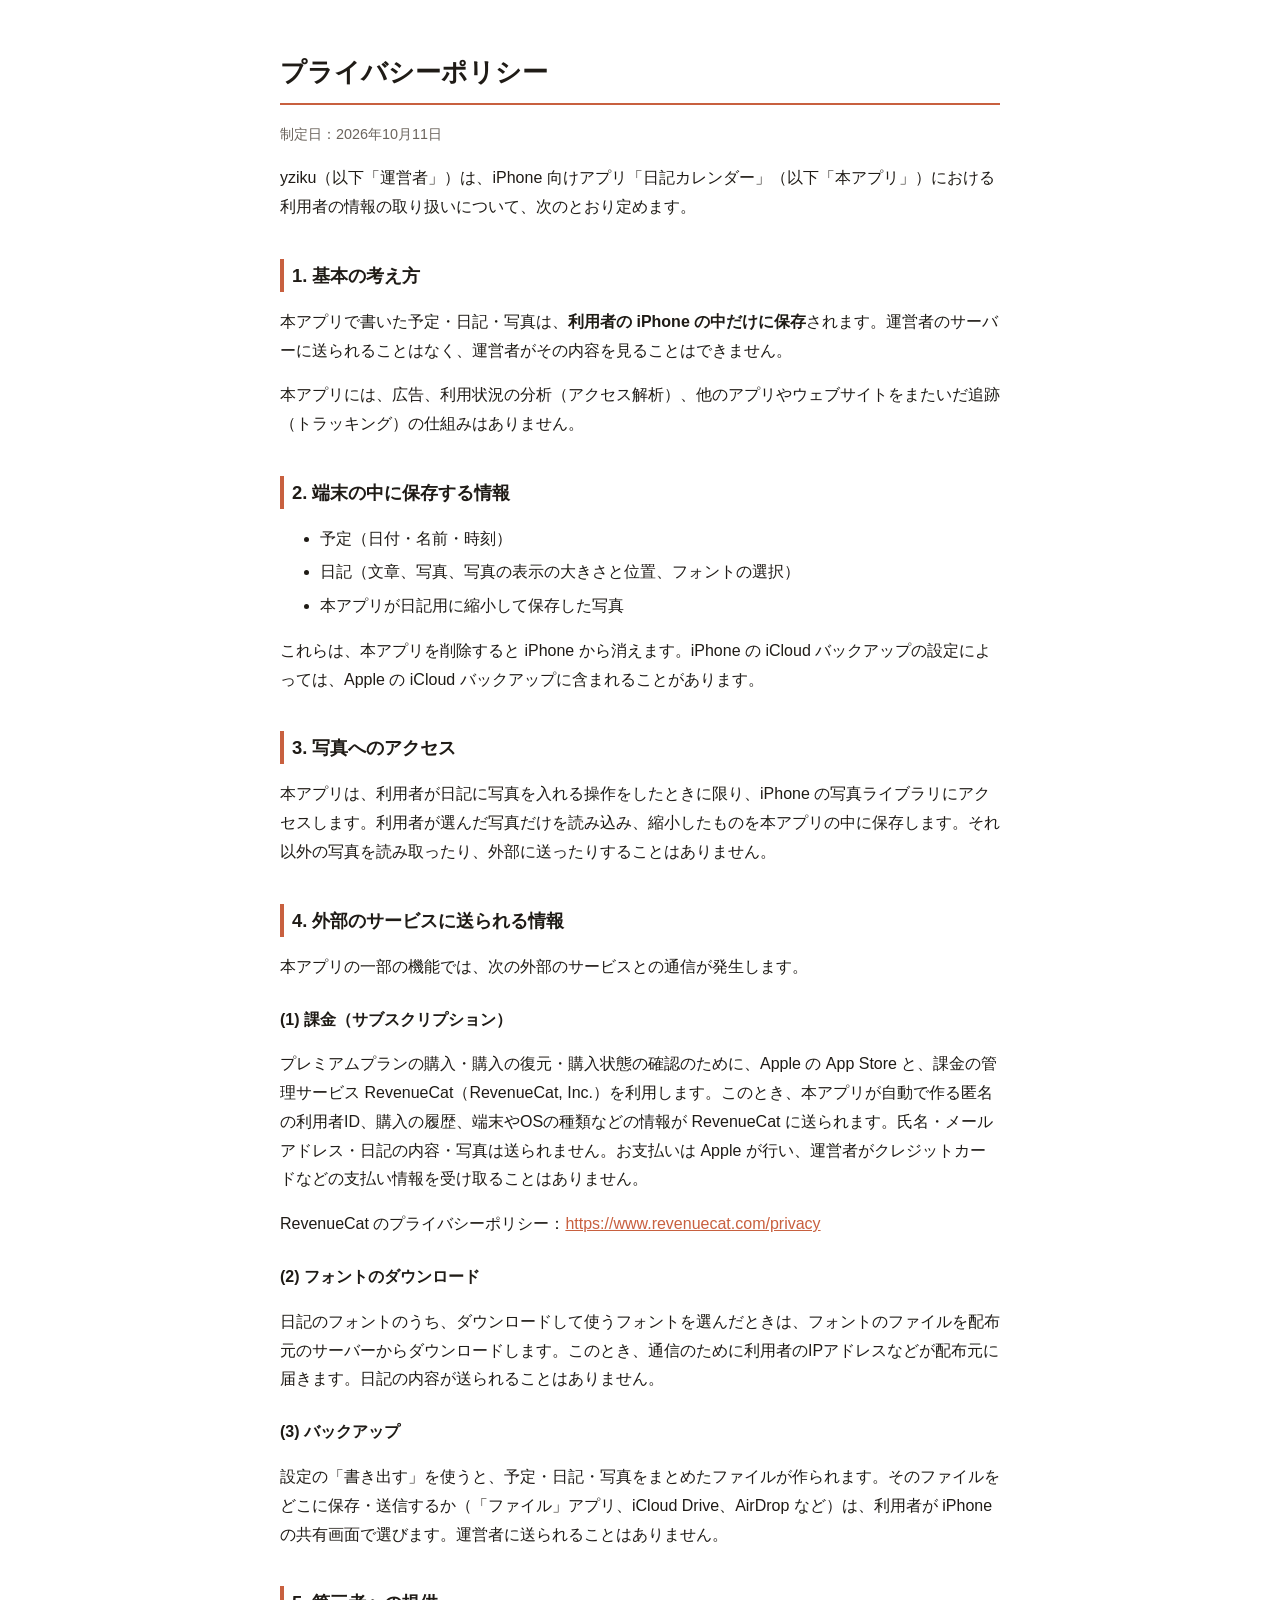
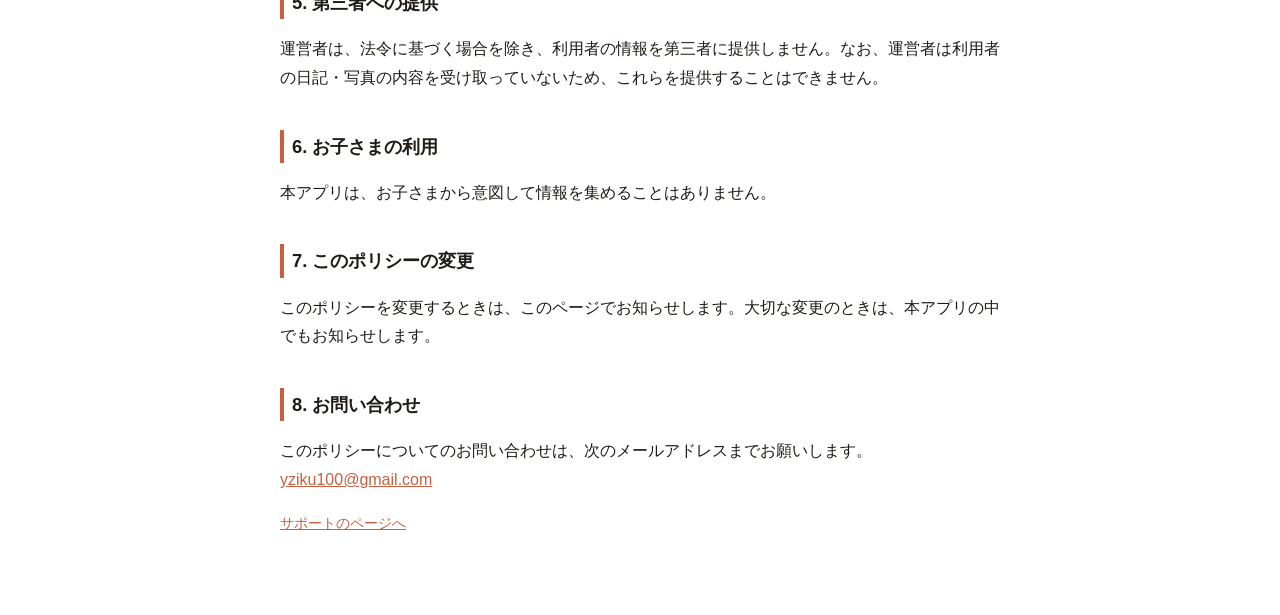
==== privacy.html @ da375319 "サポート・利用規約・プライバシーポリシーのページを追加 Co-Authored-By: Claude Opus 5.5 <noreply@anthropic.com>" ====
<!doctype html>
<html lang="ja">
<head>
<meta charset="utf-8">
<meta name="viewport" content="width=device-width, initial-scale=1">
<title>プライバシーポリシー | 日記カレンダー</title>
<link rel="stylesheet" href="style.css">
</head>
<body>
<main>
<h1>プライバシーポリシー</h1>
<p class="meta">制定日：2026年10月11日</p>

<p>yziku（以下「運営者」）は、iPhone 向けアプリ「日記カレンダー」（以下「本アプリ」）における利用者の情報の取り扱いについて、次のとおり定めます。</p>

<h2>1. 基本の考え方</h2>
<p>本アプリで書いた予定・日記・写真は、<strong>利用者の iPhone の中だけに保存</strong>されます。運営者のサーバーに送られることはなく、運営者がその内容を見ることはできません。</p>
<p>本アプリには、広告、利用状況の分析（アクセス解析）、他のアプリやウェブサイトをまたいだ追跡（トラッキング）の仕組みはありません。</p>

<h2>2. 端末の中に保存する情報</h2>
<ul>
<li>予定（日付・名前・時刻）</li>
<li>日記（文章、写真、写真の表示の大きさと位置、フォントの選択）</li>
<li>本アプリが日記用に縮小して保存した写真</li>
</ul>
<p>これらは、本アプリを削除すると iPhone から消えます。iPhone の iCloud バックアップの設定によっては、Apple の iCloud バックアップに含まれることがあります。</p>

<h2>3. 写真へのアクセス</h2>
<p>本アプリは、利用者が日記に写真を入れる操作をしたときに限り、iPhone の写真ライブラリにアクセスします。利用者が選んだ写真だけを読み込み、縮小したものを本アプリの中に保存します。それ以外の写真を読み取ったり、外部に送ったりすることはありません。</p>

<h2>4. 外部のサービスに送られる情報</h2>
<p>本アプリの一部の機能では、次の外部のサービスとの通信が発生します。</p>
<h3>(1) 課金（サブスクリプション）</h3>
<p>プレミアムプランの購入・購入の復元・購入状態の確認のために、Apple の App Store と、課金の管理サービス RevenueCat（RevenueCat, Inc.）を利用します。このとき、本アプリが自動で作る匿名の利用者ID、購入の履歴、端末やOSの種類などの情報が RevenueCat に送られます。氏名・メールアドレス・日記の内容・写真は送られません。お支払いは Apple が行い、運営者がクレジットカードなどの支払い情報を受け取ることはありません。</p>
<p>RevenueCat のプライバシーポリシー：<a href="https://www.revenuecat.com/privacy">https://www.revenuecat.com/privacy</a></p>
<h3>(2) フォントのダウンロード</h3>
<p>日記のフォントのうち、ダウンロードして使うフォントを選んだときは、フォントのファイルを配布元のサーバーからダウンロードします。このとき、通信のために利用者のIPアドレスなどが配布元に届きます。日記の内容が送られることはありません。</p>
<h3>(3) バックアップ</h3>
<p>設定の「書き出す」を使うと、予定・日記・写真をまとめたファイルが作られます。そのファイルをどこに保存・送信するか（「ファイル」アプリ、iCloud Drive、AirDrop など）は、利用者が iPhone の共有画面で選びます。運営者に送られることはありません。</p>

<h2>5. 第三者への提供</h2>
<p>運営者は、法令に基づく場合を除き、利用者の情報を第三者に提供しません。なお、運営者は利用者の日記・写真の内容を受け取っていないため、これらを提供することはできません。</p>

<h2>6. お子さまの利用</h2>
<p>本アプリは、お子さまから意図して情報を集めることはありません。</p>

<h2>7. このポリシーの変更</h2>
<p>このポリシーを変更するときは、このページでお知らせします。大切な変更のときは、本アプリの中でもお知らせします。</p>

<h2>8. お問い合わせ</h2>
<p>このポリシーについてのお問い合わせは、次のメールアドレスまでお願いします。<br><a href="mailto:yziku100@gmail.com">yziku100@gmail.com</a></p>

<p class="back"><a href="index.html">サポートのページへ</a></p>
</main>
</body>
</html>
---- style.css ----
:root {
  --text: #1f1b16;
  --sub: #6b645c;
  --accent: #c8603f;
  --bg: #ffffff;
  --line: #e4ded6;
}
@media (prefers-color-scheme: dark) {
  :root {
    --text: #f5f1ec;
    --sub: #aba399;
    --accent: #f08a6e;
    --bg: #121110;
    --line: #34302c;
  }
}
body {
  margin: 0;
  background: var(--bg);
  color: var(--text);
  font-family: -apple-system, "Hiragino Sans", "Hiragino Kaku Gothic ProN", "Noto Sans JP", sans-serif;
  line-height: 1.8;
}
main {
  max-width: 720px;
  margin: 0 auto;
  padding: 32px 16px 64px;
}
h1 {
  font-size: 1.6rem;
  border-bottom: 2px solid var(--accent);
  padding-bottom: 8px;
}
h2 {
  font-size: 1.15rem;
  margin-top: 2em;
  border-left: 4px solid var(--accent);
  padding-left: 8px;
}
h3 {
  font-size: 1rem;
  margin-top: 1.5em;
}
a {
  color: var(--accent);
}
.meta,
.back {
  color: var(--sub);
  font-size: 0.9rem;
}
li {
  margin: 0.3em 0;
}
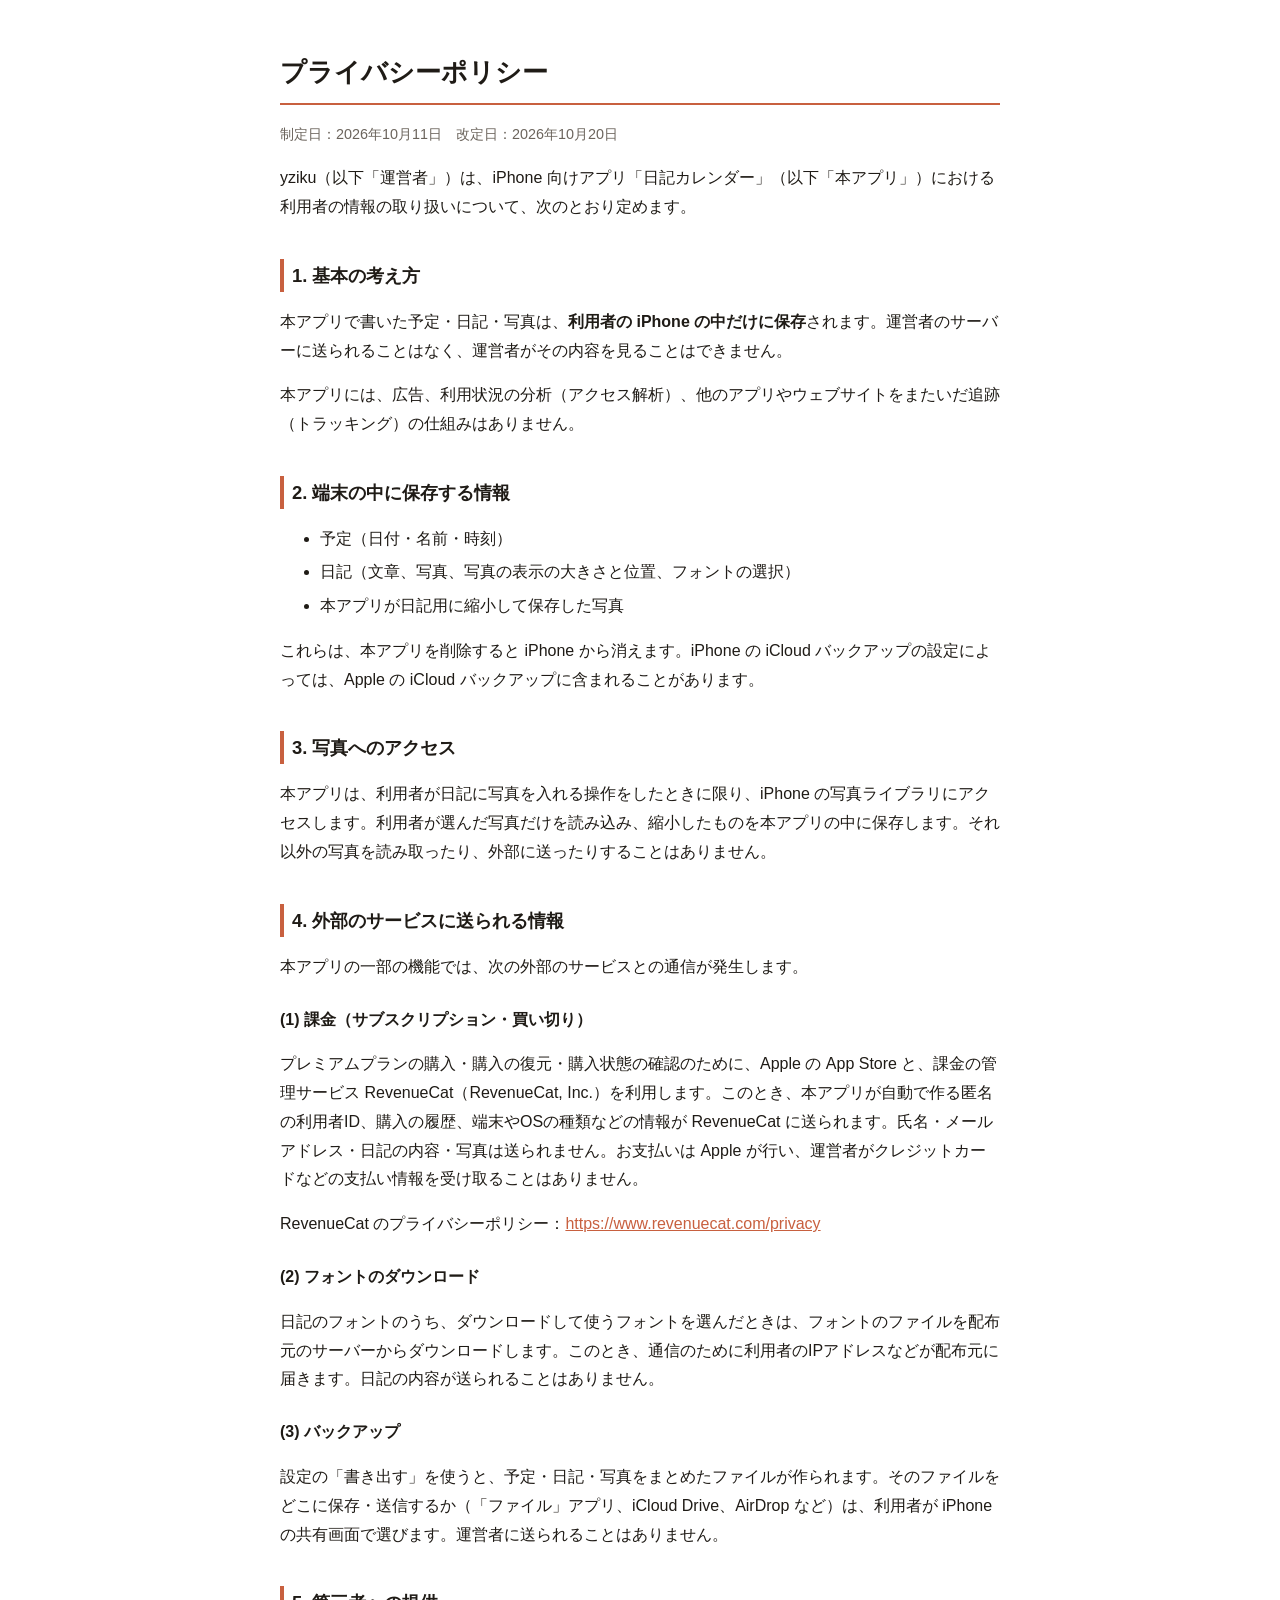
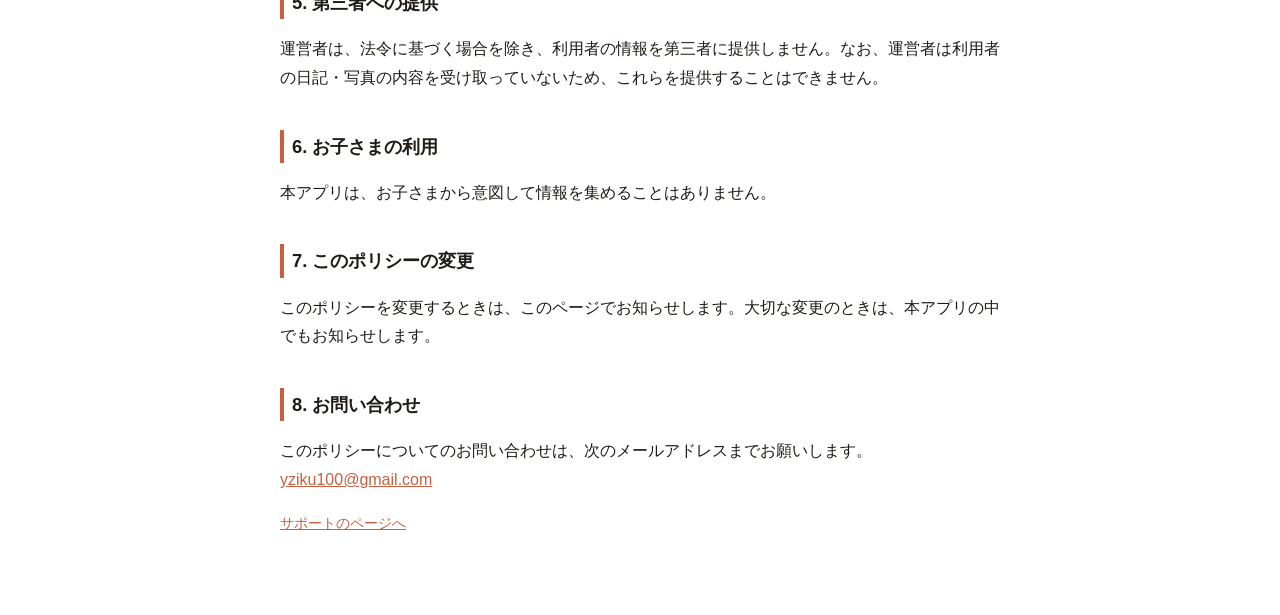
==== commit 06b5891f: "プレミアムの買い切り（1,980円）に合わせて、利用規約・特定商取引法の表記・プライバシーポリシーを直した（改定日 2026/10/20） Co-Authored-By: Claude Opus 5." ====
--- a/privacy.html
+++ b/privacy.html
@@ -9,7 +9,7 @@
 <body>
 <main>
 <h1>プライバシーポリシー</h1>
-<p class="meta">制定日：2026年10月11日</p>
+<p class="meta">制定日：2026年10月11日　改定日：2026年10月20日</p>
 
 <p>yziku（以下「運営者」）は、iPhone 向けアプリ「日記カレンダー」（以下「本アプリ」）における利用者の情報の取り扱いについて、次のとおり定めます。</p>
 
@@ -30,7 +30,7 @@
 
 <h2>4. 外部のサービスに送られる情報</h2>
 <p>本アプリの一部の機能では、次の外部のサービスとの通信が発生します。</p>
-<h3>(1) 課金（サブスクリプション）</h3>
+<h3>(1) 課金（サブスクリプション・買い切り）</h3>
 <p>プレミアムプランの購入・購入の復元・購入状態の確認のために、Apple の App Store と、課金の管理サービス RevenueCat（RevenueCat, Inc.）を利用します。このとき、本アプリが自動で作る匿名の利用者ID、購入の履歴、端末やOSの種類などの情報が RevenueCat に送られます。氏名・メールアドレス・日記の内容・写真は送られません。お支払いは Apple が行い、運営者がクレジットカードなどの支払い情報を受け取ることはありません。</p>
 <p>RevenueCat のプライバシーポリシー：<a href="https://www.revenuecat.com/privacy">https://www.revenuecat.com/privacy</a></p>
 <h3>(2) フォントのダウンロード</h3>
--- a/style.css
+++ b/style.css
@@ -52,3 +52,32 @@
 li {
   margin: 0.3em 0;
 }
+table {
+  width: 100%;
+  border-collapse: collapse;
+  margin-top: 1.5em;
+}
+th,
+td {
+  border: 1px solid var(--line);
+  padding: 10px 12px;
+  text-align: left;
+  vertical-align: top;
+}
+th {
+  width: 30%;
+  font-weight: 700;
+  white-space: nowrap;
+}
+@media (max-width: 560px) {
+  th,
+  td {
+    display: block;
+    width: auto;
+    white-space: normal;
+  }
+  th {
+    border-bottom: none;
+    padding-bottom: 2px;
+  }
+}
